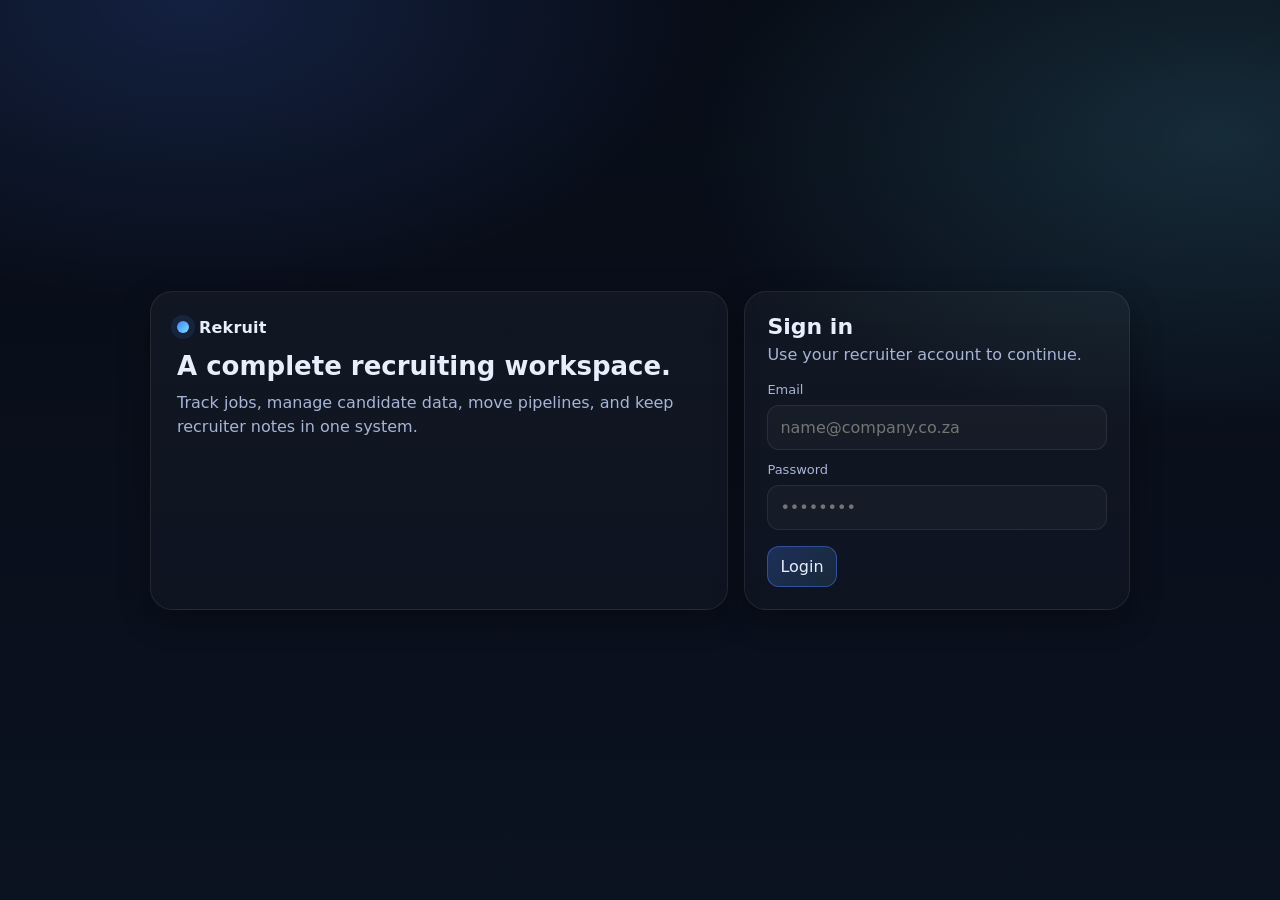
==== applications.html @ b29dbc93 "Add applications inbox and analytics reports modules" ====
<!doctype html>
<html lang="en">
<head><meta charset="utf-8"/><meta name="viewport" content="width=device-width, initial-scale=1"/><title>Rekruit — Applications</title><link rel="stylesheet" href="css/app.css"/></head>
<body>
<div class="topbar"><div class="nav"><div class="brand"><span class="dot"></span> Rekruit</div><div class="navlinks">
<a class="chip" data-nav href="dashboard.html">Dashboard</a>
<a class="chip" data-nav href="companies.html">Companies</a>
<a class="chip" data-nav href="candidates.html">Candidates</a>
<a class="chip" data-nav href="applications.html">Applications</a>
<a class="chip" data-nav href="jobs-pipeline.html">Pipeline</a>
<a class="chip" data-nav href="users.html">Users</a>
<a class="chip" data-nav href="reports.html">Reports</a>
<a class="chip" data-nav href="settings.html">Settings</a>
<a class="chip" href="#" data-logout>Logout</a>
</div></div></div>

<div class="container">
  <div class="section-title"><div><h2>Applications Inbox</h2><p>Review, triage, deduplicate, and convert applications.</p></div></div>
  <input class="input" data-application-search placeholder="Search by candidate, email, or job" style="max-width:420px; margin-bottom:12px"/>
  <table class="table"><thead><tr><th>Candidate</th><th>Email</th><th>Job</th><th>Applied At</th><th>Source</th><th>Status</th><th></th></tr></thead><tbody data-applications-body></tbody></table>
</div>
<script src="js/app.js"></script>
</body></html>
---- css/app.css ----
:root{
  --bg:#0b1220;
  --panel:#0f1b33;
  --panel2:#0c162b;
  --text:#e7eefc;
  --muted:#a8b4d6;
  --line:rgba(255,255,255,.08);
  --brand:#4c7dff;
  --brand2:#6ee7ff;
  --danger:#ff5a7a;
  --ok:#32d583;
  --warn:#fdb022;
  --shadow:0 10px 30px rgba(0,0,0,.35);
  --radius:16px;
  --radius2:22px;
}

*{box-sizing:border-box}
html,body{height:100%}
body{
  margin:0;
  font-family: ui-sans-serif, system-ui, -apple-system, Segoe UI, Roboto, Arial, "Apple Color Emoji","Segoe UI Emoji";
  background:
    radial-gradient(900px 500px at 15% 0%, rgba(76,125,255,.18), transparent 60%),
    radial-gradient(900px 500px at 95% 15%, rgba(110,231,255,.14), transparent 60%),
    linear-gradient(180deg, #070c16, var(--bg));
  color:var(--text);
}

a{color:inherit; text-decoration:none}
small{color:var(--muted)}
button, input, select, textarea{font:inherit}

.container{
  max-width:1200px;
  margin:0 auto;
  padding:22px;
}

.card{
  background:linear-gradient(180deg, rgba(255,255,255,.04), rgba(255,255,255,.02));
  border:1px solid var(--line);
  border-radius:var(--radius2);
  box-shadow: var(--shadow);
}

.row{display:flex; gap:16px; align-items:center}
.grid{display:grid; gap:16px}
.grid-2{grid-template-columns: repeat(2, minmax(0,1fr))}
.grid-3{grid-template-columns: repeat(3, minmax(0,1fr))}
.grid-4{grid-template-columns: repeat(4, minmax(0,1fr))}
@media(max-width:980px){ .grid-4{grid-template-columns: repeat(2, minmax(0,1fr))} }
@media(max-width:680px){ .grid-2,.grid-3,.grid-4{grid-template-columns: 1fr} }

.topbar{
  position:sticky;
  top:0;
  z-index:10;
  backdrop-filter: blur(10px);
  background: rgba(7,12,22,.55);
  border-bottom:1px solid var(--line);
}

.nav{
  display:flex;
  justify-content:space-between;
  align-items:center;
  padding:14px 22px;
}

.brand{
  display:flex;
  gap:10px;
  align-items:center;
  font-weight:700;
  letter-spacing:.2px;
}
.brand .dot{
  width:12px;height:12px;border-radius:999px;
  background: linear-gradient(135deg, var(--brand), var(--brand2));
  box-shadow:0 0 0 6px rgba(76,125,255,.12);
}

.navlinks{
  display:flex; gap:10px; flex-wrap:wrap;
}
.chip{
  padding:10px 12px;
  border-radius:999px;
  border:1px solid var(--line);
  background: rgba(255,255,255,.03);
  color:var(--muted);
}
.chip.active{ color:var(--text); border-color: rgba(76,125,255,.35); background: rgba(76,125,255,.12); }

.btn{
  border:1px solid var(--line);
  background: rgba(255,255,255,.04);
  color:var(--text);
  padding:10px 12px;
  border-radius:12px;
  cursor:pointer;
}
.btn:hover{ background: rgba(255,255,255,.06); }
.btn.primary{
  border-color: rgba(76,125,255,.45);
  background: linear-gradient(135deg, rgba(76,125,255,.26), rgba(110,231,255,.10));
}
.btn.danger{
  border-color: rgba(255,90,122,.45);
  background: rgba(255,90,122,.10);
}
.btn.small{padding:8px 10px; border-radius:10px; font-size:14px}

.kpi{
  padding:18px;
}
.kpi h3{margin:0 0 6px 0; font-size:14px; color:var(--muted); font-weight:600}
.kpi .num{font-size:28px; font-weight:800; letter-spacing:.2px}
.kpi .meta{margin-top:8px; color:var(--muted); font-size:13px}

.section-title{
  display:flex;
  justify-content:space-between;
  align-items:flex-end;
  margin:26px 0 12px;
}
.section-title h2{margin:0; font-size:18px}
.section-title p{margin:0; color:var(--muted); font-size:13px}

.table{
  width:100%;
  border-collapse:separate;
  border-spacing:0;
  overflow:hidden;
  border-radius: var(--radius);
  border:1px solid var(--line);
}
.table th, .table td{
  text-align:left;
  padding:12px 14px;
  border-bottom:1px solid var(--line);
}
.table th{
  font-size:12px;
  letter-spacing:.5px;
  text-transform:uppercase;
  color:var(--muted);
  background: rgba(255,255,255,.03);
}
.table tr:last-child td{border-bottom:none}
.badge{
  font-size:12px;
  padding:6px 10px;
  border-radius:999px;
  border:1px solid var(--line);
  color:var(--muted);
  background: rgba(255,255,255,.03);
}
.badge.ok{border-color: rgba(50,213,131,.35); background: rgba(50,213,131,.10); color:#bff3d7}
.badge.warn{border-color: rgba(253,176,34,.35); background: rgba(253,176,34,.10); color:#ffe7c0}
.badge.danger{border-color: rgba(255,90,122,.35); background: rgba(255,90,122,.10); color:#ffd0da}

.input{
  width:100%;
  padding:12px 12px;
  border-radius:12px;
  border:1px solid var(--line);
  background: rgba(255,255,255,.03);
  color:var(--text);
  outline:none;
}
.input:focus{
  border-color: rgba(76,125,255,.5);
  box-shadow:0 0 0 5px rgba(76,125,255,.12);
}

.form{
  padding:22px;
}
.form h1{margin:0 0 6px; font-size:22px}
.form p{margin:0 0 18px; color:var(--muted)}
.form .field{margin:12px 0}
.form label{display:block; font-size:13px; color:var(--muted); margin-bottom:8px}
.form .actions{display:flex; gap:10px; align-items:center; margin-top:16px}

.center{
  min-height:100vh;
  display:grid;
  place-items:center;
  padding:22px;
}

.split{
  display:grid;
  grid-template-columns: 1.2fr .8fr;
  gap:16px;
  width:min(980px, 100%);
}
@media(max-width:920px){ .split{grid-template-columns: 1fr} }

.hero{
  padding:26px;
}
.hero h2{margin:0 0 10px; font-size:26px}
.hero p{margin:0; color:var(--muted); line-height:1.55}
.hero ul{margin:16px 0 0 18px; color:var(--muted)}
.hero li{margin:8px 0}

.kanban{
  display:grid;
  grid-template-columns: repeat(4, minmax(240px, 1fr));
  gap:14px;
  overflow:auto;
  padding-bottom:6px;
}
@media(max-width:1100px){ .kanban{grid-template-columns: repeat(2, minmax(240px, 1fr))} }
@media(max-width:650px){ .kanban{grid-template-columns: 1fr} }

.col{
  padding:14px;
  border-radius: var(--radius);
  border:1px solid var(--line);
  background: rgba(255,255,255,.02);
  min-height:320px;
}
.colhead{
  display:flex;
  justify-content:space-between;
  align-items:center;
  margin-bottom:10px;
}
.colhead h3{margin:0; font-size:14px}
.colhead .count{color:var(--muted); font-size:12px}
.dropzone{
  display:grid;
  gap:10px;
  min-height:240px;
}
.cardlet{
  border-radius:14px;
  border:1px solid var(--line);
  background: rgba(255,255,255,.03);
  padding:12px;
  cursor:grab;
}
.cardlet:active{cursor:grabbing}
.cardlet .name{font-weight:700; margin-bottom:6px}
.cardlet .meta{color:var(--muted); font-size:13px; display:flex; gap:10px; flex-wrap:wrap}
.cardlet .meta span{border:1px solid var(--line); border-radius:999px; padding:4px 8px; background: rgba(255,255,255,.02)}
.drag-over{
  outline:2px dashed rgba(76,125,255,.5);
  outline-offset:6px;
}
.footer-note{
  margin-top:10px;
  color:var(--muted);
  font-size:12px;
}

.hidden{display:none}

.kanban.kanban-6{grid-template-columns: repeat(6, minmax(220px, 1fr));}
@media(max-width:1400px){ .kanban.kanban-6{grid-template-columns: repeat(3, minmax(220px, 1fr));} }
@media(max-width:900px){ .kanban.kanban-6{grid-template-columns: repeat(2, minmax(220px, 1fr));} }
@media(max-width:600px){ .kanban.kanban-6{grid-template-columns: 1fr;} }

.muted{color:var(--muted); text-align:center}
.small-note{font-size:12px; padding:6px}
.actions-cell{display:flex; gap:8px; justify-content:flex-end}
.link{color:#a9d2ff; text-decoration:underline}

.flash{
  position:fixed;
  right:20px;
  bottom:20px;
  z-index:40;
  border:1px solid var(--line);
  border-radius:12px;
  padding:10px 12px;
  color:var(--text);
  background:rgba(16, 22, 38, .94);
  opacity:0;
  transform:translateY(8px);
  transition:all .25s ease;
}
.flash.show{opacity:1; transform:translateY(0)}
.flash.ok{border-color: rgba(50,213,131,.35)}
.flash.danger{border-color: rgba(255,90,122,.45)}

.activity-list{list-style:none; margin:0; padding:0; display:grid; gap:10px}
.activity-list li{display:flex; justify-content:space-between; gap:10px; padding:10px 12px; border:1px solid var(--line); border-radius:10px; background:rgba(255,255,255,.02)}
.activity-list li small{white-space:nowrap}
.muted.left{text-align:left}
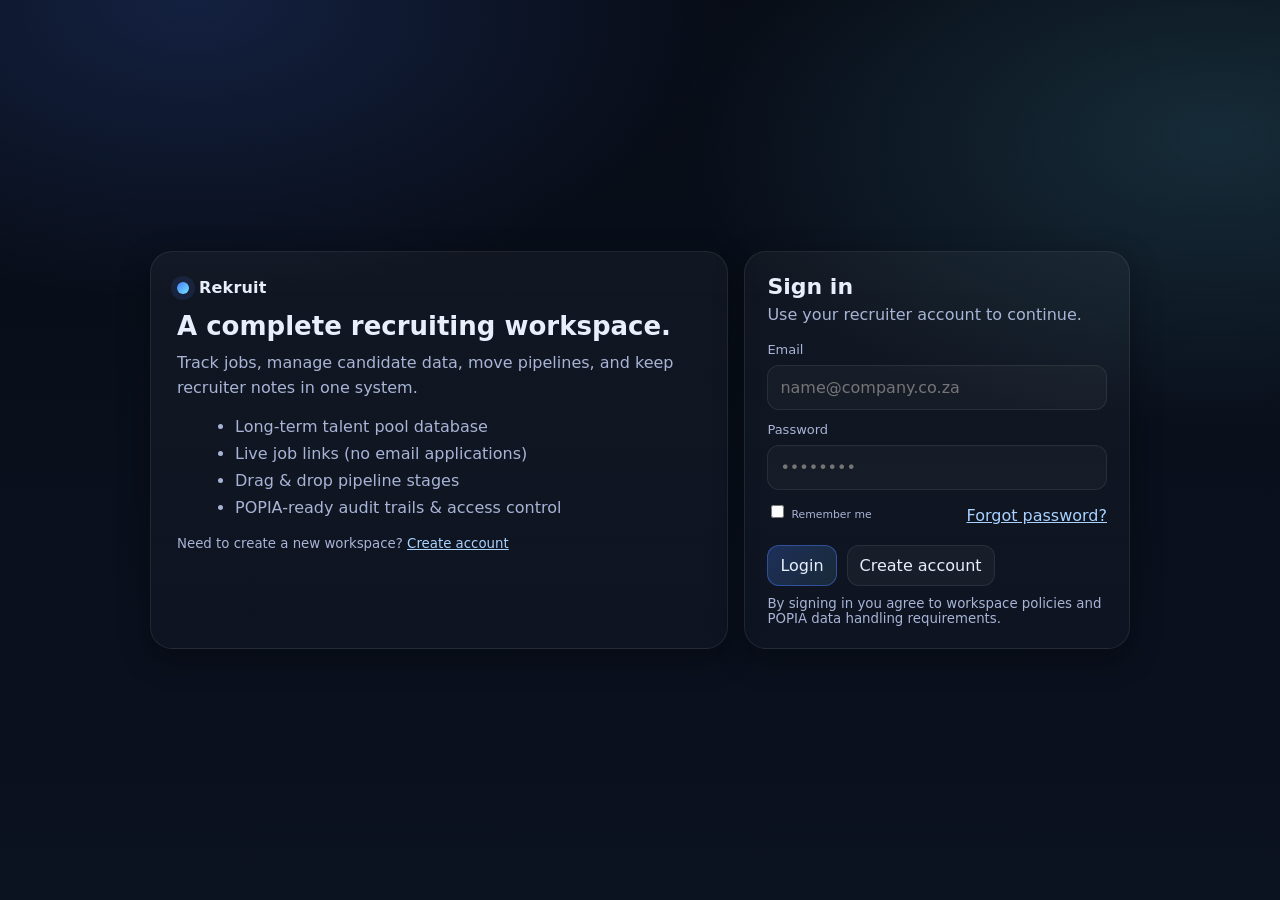
==== commit 76443fb5: "Align HTML pages with full app flow and improve apply UX" ====
--- a/applications.html
+++ b/applications.html
@@ -19,5 +19,5 @@
   <input class="input" data-application-search placeholder="Search by candidate, email, or job" style="max-width:420px; margin-bottom:12px"/>
   <table class="table"><thead><tr><th>Candidate</th><th>Email</th><th>Job</th><th>Applied At</th><th>Source</th><th>Status</th><th></th></tr></thead><tbody data-applications-body></tbody></table>
 </div>
-<script src="js/app.js"></script>
+<script defer src="js/app.js"></script>
 </body></html>
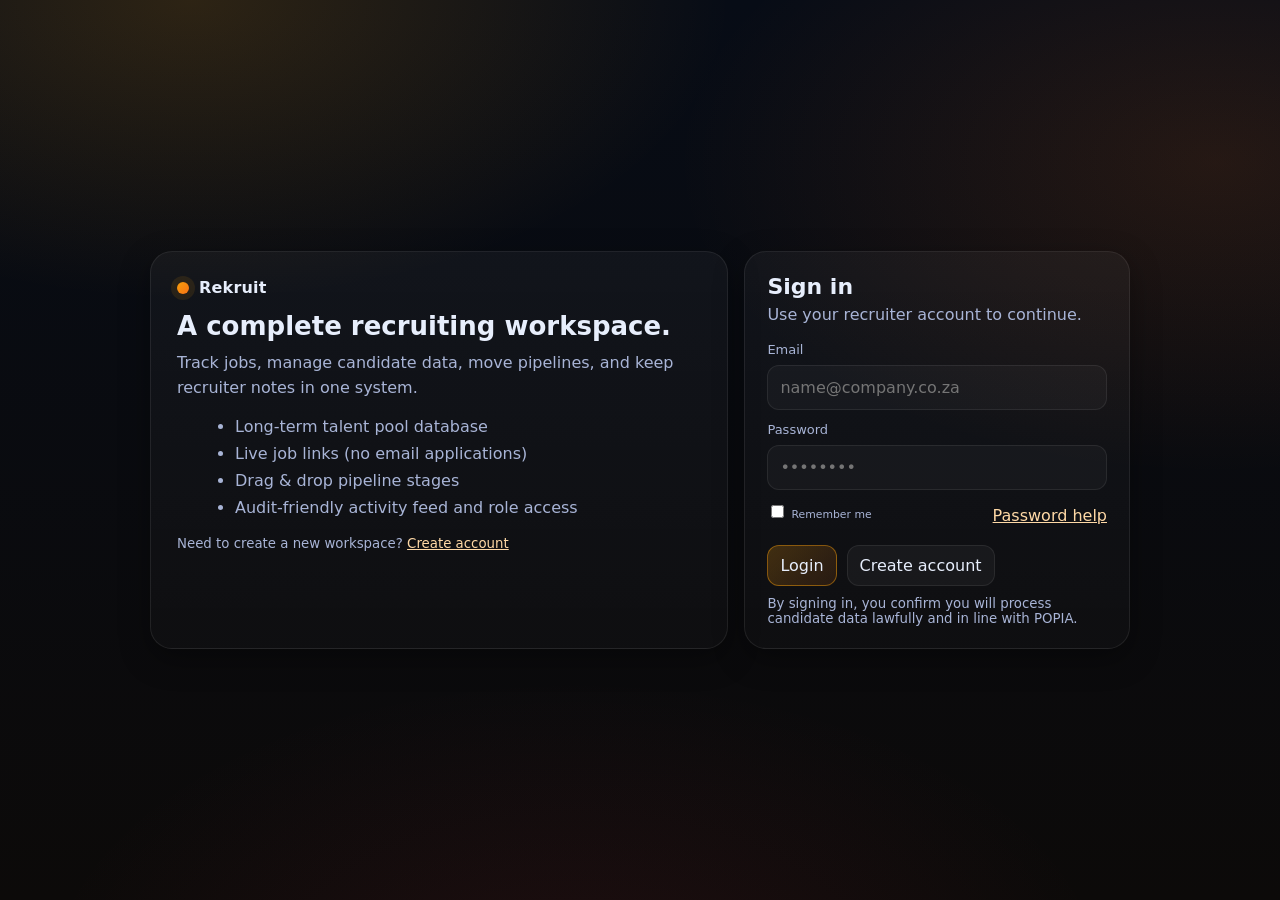
==== commit 4da1fafd: "YO" ====
--- a/applications.html
+++ b/applications.html
@@ -1,23 +1,347 @@
 <!doctype html>
 <html lang="en">
-<head><meta charset="utf-8"/><meta name="viewport" content="width=device-width, initial-scale=1"/><title>Rekruit — Applications</title><link rel="stylesheet" href="css/app.css"/></head>
+<head>
+  <meta charset="utf-8" />
+  <meta name="viewport" content="width=device-width, initial-scale=1" />
+  <title>Rekruit — Applications</title>
+  <link rel="stylesheet" href="css/app.css" />
+</head>
+
 <body>
-<div class="topbar"><div class="nav"><div class="brand"><span class="dot"></span> Rekruit</div><div class="navlinks">
-<a class="chip" data-nav href="dashboard.html">Dashboard</a>
-<a class="chip" data-nav href="companies.html">Companies</a>
-<a class="chip" data-nav href="candidates.html">Candidates</a>
-<a class="chip" data-nav href="applications.html">Applications</a>
-<a class="chip" data-nav href="jobs-pipeline.html">Pipeline</a>
-<a class="chip" data-nav href="users.html">Users</a>
-<a class="chip" data-nav href="reports.html">Reports</a>
-<a class="chip" data-nav href="settings.html">Settings</a>
-<a class="chip" href="#" data-logout>Logout</a>
-</div></div></div>
-
-<div class="container">
-  <div class="section-title"><div><h2>Applications Inbox</h2><p>Review, triage, deduplicate, and convert applications.</p></div></div>
-  <input class="input" data-application-search placeholder="Search by candidate, email, or job" style="max-width:420px; margin-bottom:12px"/>
-  <table class="table"><thead><tr><th>Candidate</th><th>Email</th><th>Job</th><th>Applied At</th><th>Source</th><th>Status</th><th></th></tr></thead><tbody data-applications-body></tbody></table>
-</div>
-<script defer src="js/app.js"></script>
-</body></html>
+  <div class="topbar">
+    <div class="nav">
+      <div class="brand"><span class="dot"></span> Rekruit</div>
+      <div class="navlinks">
+        <a class="chip" data-nav href="dashboard.html">Dashboard</a>
+        <a class="chip" data-nav href="companies.html">Companies</a>
+        <a class="chip" data-nav href="candidates.html">Candidates</a>
+        <a class="chip" data-nav href="applications.html">Applications</a>
+        <a class="chip" data-nav href="jobs-pipeline.html">Pipeline</a>
+        <a class="chip" data-nav href="users.html">Users</a>
+        <a class="chip" data-nav href="reports.html">Reports</a>
+        <a class="chip" data-nav href="settings.html">Settings</a>
+        <a class="chip" href="#" data-logout>Logout</a>
+      </div>
+    </div>
+  </div>
+
+  <div class="container">
+
+    <div class="section-title">
+      <div>
+        <h2>Applications Inbox</h2>
+        <p>Review, deduplicate, and convert applications into pipeline progress.</p>
+      </div>
+      <div class="row" style="flex-wrap:wrap; justify-content:flex-end;">
+        <a class="btn" href="public-jobs.html">Public Job Board</a>
+        <a class="btn" href="candidates.html">Open Candidates</a>
+        <a class="btn" href="reports.html">Reports</a>
+      </div>
+    </div>
+
+    <!-- KPI row -->
+    <div class="grid grid-4">
+      <div class="card kpi">
+        <h3>Applications</h3>
+        <div class="num" data-app-kpi="total">0</div>
+        <div class="meta">All applications in workspace</div>
+      </div>
+      <div class="card kpi">
+        <h3>Last 30 Days</h3>
+        <div class="num" data-app-kpi="last30">0</div>
+        <div class="meta">New applications</div>
+      </div>
+      <div class="card kpi">
+        <h3>Duplicates</h3>
+        <div class="num" data-app-kpi="duplicates">0</div>
+        <div class="meta">Same candidate more than once</div>
+      </div>
+      <div class="card kpi">
+        <h3>Interview / Offer</h3>
+        <div class="num" data-app-kpi="progressed">0</div>
+        <div class="meta">Applications progressed</div>
+      </div>
+    </div>
+
+    <div class="grid grid-2" style="margin-top:16px;">
+      <div class="card form">
+        <div class="section-title" style="margin:0 0 10px;">
+          <div>
+            <h2>Search & Filters</h2>
+            <p>Search by candidate, email, job, source, status.</p>
+          </div>
+        </div>
+
+        <div class="grid grid-2">
+          <div class="field">
+            <label>Search</label>
+            <input class="input" data-application-search placeholder="Search by candidate, email, job, source..." />
+          </div>
+
+          <div class="field">
+            <label>Status</label>
+            <select class="input" data-app-filter-status>
+              <option value="">All statuses</option>
+              <option>Applied</option>
+              <option>Screening</option>
+              <option>Interview</option>
+              <option>Offer</option>
+              <option>Rejected</option>
+            </select>
+          </div>
+        </div>
+
+        <div class="grid grid-2">
+          <div class="field">
+            <label>Source</label>
+            <select class="input" data-app-filter-source>
+              <option value="">All sources</option>
+              <option>Public Job Link</option>
+              <option>Direct</option>
+              <option>Referral</option>
+              <option>LinkedIn</option>
+              <option>Indeed</option>
+              <option>Agency DB</option>
+            </select>
+          </div>
+
+          <div class="field">
+            <label>View</label>
+            <div class="row" style="gap:8px; flex-wrap:wrap;">
+              <button class="btn small" type="button" data-app-reset-filters>Reset filters</button>
+              <small class="muted">Filters affect this page view only.</small>
+            </div>
+          </div>
+        </div>
+
+        <small class="footer-note">
+          Tip: Changing an application status can update the candidate stage (Interview/Offer/Rejected).
+        </small>
+      </div>
+
+      <div class="card form">
+        <div class="section-title" style="margin:0 0 10px;">
+          <div>
+            <h2>Triage Guidance</h2>
+            <p>Standardise how your team processes incoming applications.</p>
+          </div>
+        </div>
+
+        <ul class="activity-list">
+          <li><span>Review CV + skills match</span><small>Screening</small></li>
+          <li><span>Verify right-to-work / permits (where applicable)</span><small>Compliance</small></li>
+          <li><span>Deduplicate by email / ID</span><small>Data quality</small></li>
+          <li><span>Move candidates into pipeline stages</span><small>Workflow</small></li>
+          <li><span>Record reasons for rejection</span><small>Reporting</small></li>
+        </ul>
+
+        <small class="footer-note">
+          Keep notes and outcomes consistent to improve reporting and re-sourcing.
+        </small>
+      </div>
+    </div>
+
+    <!-- Applications Table -->
+    <div class="section-title" style="margin-top:18px;">
+      <div>
+        <h2>Applications</h2>
+        <p>Update application status; open the candidate profile for full details.</p>
+      </div>
+    </div>
+
+    <table class="table">
+      <thead>
+        <tr>
+          <th>Candidate</th>
+          <th>Email</th>
+          <th>Job</th>
+          <th>Applied At</th>
+          <th>Source</th>
+          <th>Status</th>
+          <th></th>
+        </tr>
+      </thead>
+      <tbody data-applications-body></tbody>
+    </table>
+
+    <small class="footer-note">
+      Tip: Use search and filters to find duplicates and quickly move candidates forward.
+    </small>
+
+  </div>
+
+  <script defer src="js/app.js"></script>
+
+  <!-- Client-side KPIs + table filtering (does not change app.js data model) -->
+  <script>
+    (function () {
+      const APP_STORAGE_KEY = "rekruit_app_data_v5";
+      const AUTH_STORAGE_KEY = "rekruit_auth_v2";
+
+      const body = document.querySelector("[data-applications-body]");
+      const searchEl = document.querySelector("[data-application-search]");
+      const statusEl = document.querySelector("[data-app-filter-status]");
+      const sourceEl = document.querySelector("[data-app-filter-source]");
+      const resetBtn = document.querySelector("[data-app-reset-filters]");
+
+      function safeParse(v, fallback) {
+        try { return JSON.parse(v); } catch { return fallback; }
+      }
+      function setKpi(key, value) {
+        const el = document.querySelector(`[data-app-kpi="${key}"]`);
+        if (el) el.textContent = String(value);
+      }
+      function escapeHtml(v) {
+        return String(v ?? "")
+          .replaceAll("&", "&amp;").replaceAll("<", "&lt;").replaceAll(">", "&gt;")
+          .replaceAll('"', "&quot;").replaceAll("'", "&#039;");
+      }
+      function formatDateTime(v) {
+        if (!v) return "-";
+        const d = new Date(v);
+        return `${d.toLocaleDateString()} ${d.toLocaleTimeString([], { hour: "2-digit", minute: "2-digit" })}`;
+      }
+
+      function getTenantCtx() {
+        const auth = safeParse(localStorage.getItem(AUTH_STORAGE_KEY) || "null", null);
+        if (!auth || !auth.tenantId) return null;
+        const data = safeParse(localStorage.getItem(APP_STORAGE_KEY) || "null", null);
+        if (!data) return null;
+        return { auth, data, tenantId: auth.tenantId };
+      }
+
+      function computeKpis(ctx) {
+        const { data, tenantId } = ctx;
+
+        const apps = (Array.isArray(data.applications) ? data.applications : []).filter(a => a.tenantId === tenantId);
+        const cands = (Array.isArray(data.candidates) ? data.candidates : []).filter(c => c.tenantId === tenantId);
+
+        const now = Date.now();
+        const days30 = 1000 * 60 * 60 * 24 * 30;
+
+        const last30 = apps.filter(a => {
+          const t = Date.parse(a.createdAt || "");
+          return Number.isFinite(t) && (now - t) <= days30;
+        }).length;
+
+        // duplicates based on multiple applications per candidate
+        const appCountByCandidate = {};
+        apps.forEach(a => {
+          const k = a.candidateId || "";
+          if (!k) return;
+          appCountByCandidate[k] = (appCountByCandidate[k] || 0) + 1;
+        });
+        const duplicates = Object.values(appCountByCandidate).filter(n => n > 1).length;
+
+        const progressed = apps.filter(a => a.status === "Interview" || a.status === "Offer").length;
+
+        setKpi("total", apps.length);
+        setKpi("last30", last30);
+        setKpi("duplicates", duplicates);
+
+        // Also count progressed candidates in later stages as a sanity check
+        const progressedCandidates = cands.filter(c => ["Interview 1", "Interview 2", "Offer", "Placed"].includes(c.stage)).length;
+        setKpi("progressed", Math.max(progressed, progressedCandidates));
+      }
+
+      // Render + filter table (matches your app.js row structure)
+      function renderFilteredTable(ctx) {
+        if (!body) return;
+
+        const { data, tenantId } = ctx;
+
+        const apps = (Array.isArray(data.applications) ? data.applications : []).filter(a => a.tenantId === tenantId);
+        const candidates = Array.isArray(data.candidates) ? data.candidates : [];
+        const jobs = Array.isArray(data.jobs) ? data.jobs : [];
+
+        const q = (searchEl?.value || "").trim().toLowerCase();
+        const st = (statusEl?.value || "").trim();
+        const src = (sourceEl?.value || "").trim();
+
+        function candidateById(id) {
+          return candidates.find(c => c.id === id && c.tenantId === tenantId);
+        }
+        function jobById(id) {
+          return jobs.find(j => j.id === id && j.tenantId === tenantId);
+        }
+
+        const rows = apps.filter(a => {
+          if (st && a.status !== st) return false;
+          if (src && (a.source || "Direct") !== src) return false;
+
+          if (!q) return true;
+          const c = candidateById(a.candidateId) || {};
+          const j = jobById(a.jobId) || {};
+          return [c.name, c.email, j.title, a.source, a.status].join(" ").toLowerCase().includes(q);
+        });
+
+        if (!rows.length) {
+          body.innerHTML = `<tr><td colspan="7" class="muted">No applications found.</td></tr>`;
+          return;
+        }
+
+        // duplicate badge (same candidate appears more than once)
+        const appCountByCandidate = {};
+        apps.forEach(a => {
+          const k = a.candidateId || "";
+          if (!k) return;
+          appCountByCandidate[k] = (appCountByCandidate[k] || 0) + 1;
+        });
+
+        body.innerHTML = rows
+          .slice()
+          .sort((a, b) => new Date(b.createdAt || 0) - new Date(a.createdAt || 0))
+          .map(a => {
+            const c = candidateById(a.candidateId) || {};
+            const j = jobById(a.jobId) || {};
+            const dup = (appCountByCandidate[a.candidateId] || 0) > 1 ? `<span class="badge danger">Duplicate</span>` : "";
+            return `
+              <tr>
+                <td>${escapeHtml(c.name || "Unknown")} ${dup}</td>
+                <td>${escapeHtml(c.email || "-")}</td>
+                <td>${escapeHtml(j.title || "Unassigned")}</td>
+                <td>${formatDateTime(a.createdAt)}</td>
+                <td>${escapeHtml(a.source || "Direct")}</td>
+                <td>
+                  <select class="input" data-app-status="${a.id}">
+                    ${["Applied", "Screening", "Interview", "Offer", "Rejected"].map(s => `<option ${a.status === s ? "selected" : ""}>${s}</option>`).join("")}
+                  </select>
+                </td>
+                <td class="actions-cell"><a class="btn small" href="candidate-profile.html?id=${a.candidateId}">Open</a></td>
+              </tr>
+            `;
+          }).join("");
+      }
+
+      function refresh() {
+        const ctx = getTenantCtx();
+        if (!ctx) return;
+        computeKpis(ctx);
+        renderFilteredTable(ctx);
+      }
+
+      // Hook changes (does not interfere with app.js)
+      searchEl && searchEl.addEventListener("input", refresh);
+      statusEl && statusEl.addEventListener("change", refresh);
+      sourceEl && sourceEl.addEventListener("change", refresh);
+      resetBtn && resetBtn.addEventListener("click", () => {
+        if (searchEl) searchEl.value = "";
+        if (statusEl) statusEl.value = "";
+        if (sourceEl) sourceEl.value = "";
+        refresh();
+      });
+
+      // Recompute after app.js updates statuses (listen on the table)
+      document.addEventListener("change", (e) => {
+        if (e.target && e.target.matches && e.target.matches("[data-app-status]")) {
+          // app.js will update storage; refresh after a tick
+          setTimeout(refresh, 30);
+        }
+      });
+
+      // Initial
+      refresh();
+    })();
+  </script>
+</body>
+</html>
